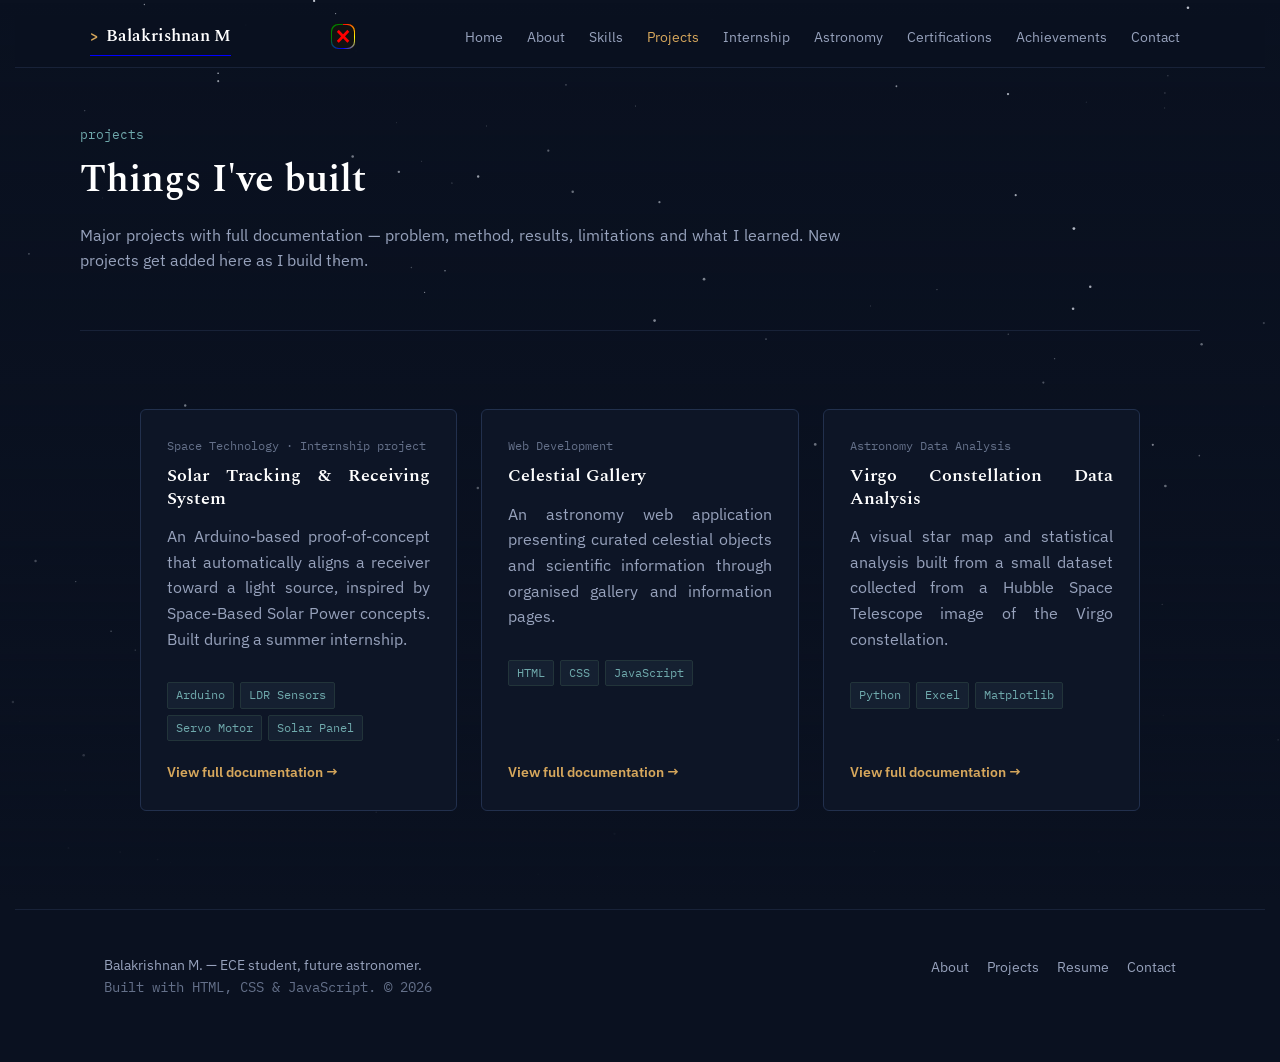
==== projects.html @ 5ca64625 "New update 06-11-2026" ====
<!DOCTYPE html>
<html lang="en">
<head>
<meta charset="UTF-8">
<meta name="viewport" content="width=device-width, initial-scale=1.0">
<title>Projects — Balakrishnan M</title>
<link rel="icon" type="image/png" href="images/favicon.png">
<meta name="description" content="Projects by Balakrishnan M. spanning web development, astronomy data analysis and space-technology electronics.">
<link rel="stylesheet" href="css/style.css">
</head>
<body data-page="projects">
<canvas id="starfield" aria-hidden="true"></canvas>

<header class="site-header">
  <nav class="nav">
    <a href="index.html" class="brand"><span class="brand-mark">&gt;</span> Balakrishnan M</a>
    
      <button class="nav-toggle" aria-expanded="false" aria-controls="navlinks">Menu</button>
      
      <ul class="nav-links" id="navlinks">
      <li><a href="index.html" data-page="home">Home</a></li>
      <li><a href="about.html" data-page="about">About</a></li>
      <li><a href="skills.html" data-page="skills">Skills</a></li>
      <li><a href="projects.html" data-page="projects">Projects</a></li>
      <li><a href="internship.html" data-page="internship">Internship</a></li>
      <li><a href="astronomy.html" data-page="astronomy">Astronomy</a></li>
      <li><a href="certifications.html" data-page="certifications">Certifications</a></li>
      <li><a href="achievements.html" data-page="achievements">Achievements</a></li>
      <li><a href="contact.html" data-page="contact">Contact</a></li>
    </ul>
  </nav>
</header>

<main>
  <section class="page-hero wrap">
    <span class="kicker">projects</span>
    <h1>Things I've built</h1>
    <p>Major projects with full documentation — problem, method, results, limitations and what I learned. New projects get added here as I build them.</p>
  </section>

  <section class="section wrap">
    <div class="grid grid-3">

      <div class="card">
        <span class="card-meta">Space Technology · Internship project</span>
        <h3>Solar Tracking &amp; Receiving System</h3>
        <p>An Arduino-based proof-of-concept that automatically aligns a receiver toward a light source, inspired by Space-Based Solar Power concepts. Built during a summer internship.</p>
        <div class="tags"><span class="tag">Arduino</span><span class="tag">LDR Sensors</span><span class="tag">Servo Motor</span><span class="tag">Solar Panel</span></div>
        <a href="internship.html" class="card-link">View full documentation →</a>
      </div>

      <div class="card">
        <span class="card-meta">Web Development</span>
        <h3>Celestial Gallery</h3>
        <p>An astronomy web application presenting curated celestial objects and scientific information through organised gallery and information pages.</p>
        <div class="tags"><span class="tag">HTML</span><span class="tag">CSS</span><span class="tag">JavaScript</span></div>
        <a href="project-celestial-gallery.html" class="card-link">View full documentation →</a>
      </div>

      <div class="card">
        <span class="card-meta">Astronomy Data Analysis</span>
        <h3>Virgo Constellation Data Analysis</h3>
        <p>A visual star map and statistical analysis built from a small dataset collected from a Hubble Space Telescope image of the Virgo constellation.</p>
        <div class="tags"><span class="tag">Python</span><span class="tag">Excel</span><span class="tag">Matplotlib</span></div>
        <a href="project-virgo.html" class="card-link">View full documentation →</a>
      </div>

    </div>
  </section>

</main>

<footer class="site-footer">
  <div class="wrap footer-grid">
    <div>
      <p>Balakrishnan M. — ECE student, future astronomer.</p>
      <p class="footer-note">Built with HTML, CSS &amp; JavaScript. © <span data-year></span></p>
    </div>
    <ul class="footer-links">
      <li><a href="about.html">About</a></li>
      <li><a href="projects.html">Projects</a></li>
      <li><a href="resume.html">Resume</a></li>
      <li><a href="contact.html">Contact</a></li>
    </ul>
  </div>
</footer>

<script src="js/main.js"></script>
</body>
</html>
---- css/style.css ----
@import url('https://fonts.googleapis.com/css2?family=Spectral:ital,wght@0,400;0,500;0,600;0,700;1,400&family=IBM+Plex+Sans:wght@400;500;600;700&family=IBM+Plex+Mono:wght@400;500&display=swap');

:root{
  /* --- color tokens --- */
  --bg:            #0A1120;
  --bg-raised:     #101a30;
  --bg-panel:      #0d1526;
  --line:          #22304d;
  --line-soft:     #182238;
  --text:          #E7ECF6;
  --text-muted:    #97A2BC;
  --text-faint:    #647089;
  --amber:         #D6A75C;
  --amber-soft:    #6b5730;
  --teal:          #6FA9AC;
  --teal-soft:     #22343a;
  --red-dim:       #b06a5c;
  --otline:        #fff224bd;
  --radius-s:      3px;
  --radius-m:      6px;
  --serif: 'Spectral', Georgia, 'Times New Roman', serif;
  --sans:  'IBM Plex Sans', -apple-system, BlinkMacSystemFont, 'Segoe UI', sans-serif;
  --mono:  'IBM Plex Mono', 'SFMono-Regular', Consolas, monospace;
  --maxw: 1120px;
}

/* ---------- reset ---------- */

*,*::before,*::after{
  box-sizing:border-box;
}

html{
  scroll-behavior:smooth;
  max-width:100%;
  overflow-x:hidden;   /* fallback for browsers without overflow:clip (Safari < 16) */
  overflow-x:clip;
  -webkit-text-size-adjust:100%;
  text-size-adjust:100%;
}

body{
  margin:15px;
  background:var(--bg);
  color:var(--text);
  font-family:var(--sans);
  font-size:16px;
  line-height:1.6;
  -webkit-font-smoothing:antialiased;
  text-align:justify;
}


/* =====================================================
   WELCOME SCREEN — COMPLETE ANIMATION
   ===================================================== */

#welcome {
    position: fixed;
    inset: 0;
    z-index: 999999;

    display: flex;
    justify-content: center;
    align-items: center;

    background: #0A1120;
    color: #E7ECF6;

    animation: welcomeBackground .8s ease both;
}

/* Welcome content */

.welcome-content {
    text-align: center;

    animation: welcomeEnter 1s cubic-bezier(.16,1,.3,1) both;
}

/* Glowing symbol */

.welcome-symbol {
    display: block;
    color: var(--amber);
    font-size: 38px;
    margin-bottom: 15px;

    animation: symbolGlow 2s ease-in-out infinite;
}

/* Typing text */

.welcome-content h2 {
    font-family: var(--serif);
    font-size: clamp(2rem, 5vw, 3rem);
    color: #fff;
    letter-spacing: 3px;

    width: 10ch;
    margin: 0 auto 5px;

    overflow: hidden;
    white-space: nowrap;

    border-right: 2px solid var(--amber);

    animation:
        typing 1s steps(10, end) 0.5s both,
        cursorBlink .7s step-end infinite;
}

/* Subtitle */

.welcome-content p {
    font-family: var(--mono);
    font-size: .8rem;
    color: var(--text-muted);
    letter-spacing: 1px;
    margin: 0 auto;
}

/* Loading bar */

.welcome-loader {
    width: 100px;
    height: 2px;
    background: var(--line);
    margin: 28px auto 0;
    overflow: hidden;
    position: relative;
}

.welcome-loader::after {
    content: "";
    position: absolute;
    inset: 0;
    background: var(--amber);

    transform: translateX(-100%);
    animation: loaderProgress 2.5s ease-in-out forwards;
}


/* =====================================================
   KEYFRAMES
   ===================================================== */

/* Background entrance */

@keyframes welcomeBackground {
    from { opacity: 0; }
    to { opacity: 1; }
}

/* Content entrance */

@keyframes welcomeEnter {
    from {
        opacity: 0;
        transform: translateY(25px) scale(.96);
    }

    to {
        opacity: 1;
        transform: translateY(0) scale(1);
    }
}

/* Symbol glow */

@keyframes symbolGlow {
    0%, 100% {
        opacity: 0.6;
        transform: scale(.9);
    }

    50% {
        opacity: 1;
        transform: scale(1.15);
        text-shadow: 0 0 20px var(--amber);
    }
}

/* Typewriter */

@keyframes typing {
    from { width: 0; }
    to { width: 11ch; }
}

/* Blinking cursor */

@keyframes cursorBlink {
    50% { border-color: transparent; }
}

/* Loading progress */

@keyframes loaderProgress {
    to { transform: translateX(0); }
}

/* Exit */

#welcome.hide {
    animation: welcomeExit .7s ease forwards;
    pointer-events: none;
}

@keyframes welcomeExit {
    to {
        opacity: 0;
        visibility: hidden;
    }
}

/* Already shown this session: never paint it again */
.welcome-seen #welcome {
    display: none;
}

/* =====================================================
   REDUCED MOTION
   ===================================================== */

@media (prefers-reduced-motion: reduce) {
    #welcome,
    .welcome-content,
    .welcome-symbol,
    .welcome-loader::after,
    .welcome-content h2 {
        animation: none;
    }

    .welcome-content h2 {
        width: auto;
        border-right: none;
    }
}

img{
  max-width:100%;
  display:block;
}

a{
  color:inherit;
  text-decoration:none;
}

ul{
  list-style:none;
  margin:0;
  padding:0;
}

h1,h2,h3,h4{
  font-family:var(--serif);
  font-weight:600;
  line-height:1.22;
  margin:0 0 .5em;
  color:#fff;
}

p{
  margin:0 0 1em;
  color:var(--text-muted);
  max-width:68ch;
}

.mono{
  font-family:var(--mono);
}

/* subtle grid/starfield texture applied to page background */

body::before{
  content:"";
  position:fixed;
  inset:0;
  z-index:-2;
  background-image:
    radial-gradient(1px 1px at 8% 22%, rgba(231,236,246,.35) 0, transparent 60%),
    radial-gradient(1px 1px at 22% 68%, rgba(231,236,246,.25) 0, transparent 60%),
    radial-gradient(1.5px 1.5px at 38% 14%, rgba(231,236,246,.3) 0, transparent 60%),
    radial-gradient(1px 1px at 52% 76%, rgba(231,236,246,.2) 0, transparent 60%),
    radial-gradient(1.5px 1.5px at 68% 34%, rgba(231,236,246,.3) 0, transparent 60%),
    radial-gradient(1px 1px at 79% 58%, rgba(231,236,246,.22) 0, transparent 60%),
    radial-gradient(1.5px 1.5px at 91% 12%, rgba(231,236,246,.3) 0, transparent 60%),
    radial-gradient(1px 1px at 95% 82%, rgba(231,236,246,.2) 0, transparent 60%);
  background-repeat:no-repeat;
  background-size:100% 100%;
}

body::after{
  content:"";
  position:fixed;
  inset:0;
  z-index:-1;
  background:linear-gradient(
    180deg,
    rgba(10,17,32,0) 0%,
    rgba(10,17,32,.4) 60%,
    var(--bg) 100%
  );
}

::selection{
  background:var(--amber);
  color:#1a1305;
}

:focus-visible{
  outline:2px solid var(--amber);
  outline-offset:3px;
}

@media (prefers-reduced-motion: reduce){
  *,
  *::before,
  *::after{
    animation-duration:.001ms !important;
    animation-iteration-count:1 !important;
    transition-duration:.001ms !important;
    scroll-behavior:auto !important;
  }
}

/* ---------- layout helpers ---------- */

.wrap{
  max-width:var(--maxw);
  margin:0 auto;
  padding:0 24px;
}

.section{
  padding:72px 0;
  border-bottom:1px solid var(--line-soft);
}

.section:last-of-type{
  border-bottom:none;
}

.section-head{
  margin-bottom:40px;
  max-width:64ch;
}

.section-head .kicker{
  display:block;
  font-family:var(--mono);
  font-size:.78rem;
  letter-spacing:.02em;
  color:var(--teal);
  margin-bottom:10px;
}

.section-head h2{
  font-size:clamp(1.5rem,3vw,2.1rem);
}

.section-head .lede{
  font-size:1.02rem;
}

.grid{
  display:grid;
  gap:24px;
}

.grid-2{
  grid-template-columns:repeat(2,1fr);
}

.grid-3{
  grid-template-columns:repeat(3,1fr);
}

@media(max-width:900px){
  .grid-3{
    grid-template-columns:repeat(2,1fr);
  }
}

@media(max-width:640px){
  .grid-2,.grid-3{
    grid-template-columns:1fr;
  }
}

/* ---------- header / nav ---------- */

.site-header{
  position:sticky;
  top:0;
  z-index:50;
  background:rgba(10,17,32,.86);
  -webkit-backdrop-filter:blur(10px);
  backdrop-filter:blur(10px);
  border-bottom:1px solid var(--line-soft);
}

.nav{
  max-width:var(--maxw);
  margin:0 auto;
  padding:8px 10px 16px 10px;
  display:flex;
  align-items:center;
  justify-content:space-between;
  gap:10px;
}

.brand{
  font-family:var(--serif);
  font-weight:600;
  font-size:1.08rem;
  color:#fff;
  display:flex;
  align-items:baseline;
  gap:8px;
  white-space:nowrap;
  transition:0.5s;
  position:relative;
}

.brand:hover{
  color:gold;
  scale:1.05;
}

.brand::before{
  content:"";
  position:absolute;
  bottom:-5px;
  left:0;
  width:100%;
  height:1px;
  background:blue;
  transition:2s ease-in-out;
}

.brand.clicked::before{
  width:1000%;
  left:-100%;
}

.brand .brand-mark{
  color:var(--amber);
  font-family:var(--mono);
  font-size:.85rem;
}

.nav-links{
  display:flex;
  flex-wrap:wrap;
  gap:2px 4px;
  align-items:center;
  overflow:auto;
  transition: 0.5s ease-in-out;
}

.nav-links a{
  font-size:.86rem;
  color:var(--text-muted);
  padding:8px 10px;
  border-radius:var(--radius-s);
  transition:color .15s ease, background .15s ease, border-left .5s;
  cursor:pointer;
}

.nav-links a:hover{
  color:var(--text);
  background:var(--bg-raised);
}

.nav-links a.active{
  color:var(--amber);
}

.nav-toggle{
  position:relative;
  border:1px solid transparent;
  border-radius:8px;
  background:#111;
  color:white;
  padding:8px 12px;
  overflow:hidden;
  isolation:isolate;
  z-index: 99;
}

.nav-toggle::before{
  content:"";
  position:absolute;
  inset:-50%;
  background:conic-gradient(
    red 0deg,
    yellow 90deg,
    blue 180deg,
    green 270deg
  );
  animation:round 2s linear infinite;
  z-index:-2;
}

.nav-toggle::after{
  content:"";
  position:absolute;
  inset:1px;
  background:#111;
  border-radius:7px;
  z-index:-1;
}

@keyframes round{
  to{
    transform:rotate(360deg);
  }
}

.nav-toggle:hover::after{
  transform:scale(1.05);
}

.crossmark{
  font-size: 25px;
  font-weight: 600;
  color: red;
  margin: -10px;
  padding: 0px;
  transition: 2s ease-in-out;
}


@media(max-width:980px){
  .nav-toggle{
    display:block;
  }
  

  .nav-links{
    display:flex;
    position:absolute;
    top:-1000%;
    left:0;
    right:0;
    background:var(--bg-panel);
    flex-direction:column;
    align-items:stretch;
    padding:8px;
    gap:0;
    max-height:calc(100vh - 100px);
    max-height:calc(100dvh - 100px);
    overflow-y:auto;
    transition: 0.5s top ease-in-out;
    z-index: 88;
  }

  .nav-links.open{
    top: 100%;
  }

  .nav-links li{
    padding: 5px 0px;
  }
  
  .nav-links a{
    padding:8px 14px;
    border-radius:0;
  }

  .nav-links a:hover{
    border-right : 1px solid yellow;
    padding-left: 30px;
    transition: 0.2s ease-in-out;
  }
}

/* ---------- buttons ---------- */

.btn{
  display:inline-flex;
  align-items:center;
  gap:8px;
  font-family:var(--sans);
  font-weight:600;
  font-size:.92rem;
  padding:12px 20px;
  border-radius:var(--radius-s);
  border:1px solid transparent;
  cursor:pointer;
  transition:background-color .5s ease, border-color .5s ease, color .5s ease, transform .5s ease;
}

.btn-primary{
  background:var(--amber);
  color:#1a1305;
}

.btn-primary:hover{
  background:#e6ba76;
}

.btn-outline{
  border-color:var(--line);
  color:var(--text);
}

.btn-outline:hover{
  border-color:var(--amber);
  color:var(--amber);
}

.btn-row{
  display:flex;
  flex-wrap:wrap;
  gap:12px;
  margin-top:28px;
}

.btn-sm{
  padding:8px 14px;
  font-size:.82rem;
}

.btn:active{
  transform:scale(0.9);
}

/* ---------- hero ---------- */

.hero{
  padding:96px 0 80px;
}

.hero .kicker{
  font-family:var(--mono);
  color:var(--teal);
  font-size:.85rem;
  margin-bottom:18px;
  display:block;
}

.hero h1{
  font-size:clamp(2.1rem,5vw,3.4rem);
  max-width:16ch;
  margin-bottom:.3em;
}

.hero h1 .accent{
  color:var(--amber);
}

.hero .role-line{
  font-family:var(--mono);
  font-size:1rem;
  color:var(--text-muted);
  margin-bottom:26px;
}

.hero p.lede{
  font-size:1.08rem;
  max-width:56ch;
  color:var(--text-muted);
}

/* ---------- cards ---------- */

.card{
  background:var(--bg-panel);
  border:1px solid var(--line);
  border-radius:var(--radius-m);
  padding:26px;
  display:flex;
  flex-direction:column;
  gap:10px;
}

.card:hover{
  border-color: var(--otline);
}

.card h3{
  font-size:1.15rem;
  margin-bottom:4px;
}

.card .card-meta{
  font-family:var(--mono);
  font-size:.76rem;
  color:var(--text-faint);
  display:flex;
  flex-wrap:wrap;
  gap:6px 10px;
}

.card .tags{
  display:flex;
  flex-wrap:wrap;
  gap:6px;
  margin-top:4px;
}

.tag{
  font-family:var(--mono);
  font-size:.72rem;
  color:var(--teal);
  border:1px solid var(--teal-soft);
  background:rgba(111,169,172,.08);
  padding:3px 8px;
  border-radius:2px;
}

.card .card-link{
  margin-top:auto;
  padding-top:10px;
  color:var(--amber);
  font-size:.88rem;
  font-weight:600;
}

.card .card-link:hover{
  text-decoration:underline;
}

/* status badges: completed / learning / goal */

.status{
  font-family:var(--mono);
  font-size:.7rem;
  padding:3px 8px;
  border-radius:2px;
  border:1px solid;
  display:inline-block;
}

.status-done{
  color:var(--teal);
  border-color:var(--teal-soft);
  background:rgba(111,169,172,.08);
}

.status-learning{
  color:var(--amber);
  border-color:var(--amber-soft);
  background:rgba(214,167,92,.08);
}

.status-goal{
  color:var(--text-muted);
  border-color:var(--line);
  background:transparent;
}

/* ---------- timeline ---------- */

.timeline{
  position:relative;
  padding-left:28px;
  border-left:1px solid var(--line);
  margin-top:20px;
}

.timeline-item{
  position:relative;
  padding-bottom:36px;
}

.timeline-item:last-child{
  padding-bottom:0;
}

.timeline-item::before{
  content:"";
  position:absolute;
  left:-33px;
  top:4px;
  width:9px;
  height:9px;
  border-radius:50%;
  background:var(--bg);
  border:2px solid var(--amber);
}

.timeline-item h4{
  font-size:1.02rem;
  margin-bottom:4px;
}

.timeline-item .tl-tag{
  font-family:var(--mono);
  font-size:.74rem;
  color:var(--text-faint);
}

/* ---------- notebook / notes ---------- */

.note-card{
  border:1px solid var(--line);
  border-left:3px solid var(--teal);
  background:var(--bg-panel);
  padding:22px 24px;
  border-radius:0 var(--radius-m) var(--radius-m) 0;
}

.note-card h3{
  font-size:1.05rem;
}

.note-card .note-cat{
  font-family:var(--mono);
  font-size:.72rem;
  color:var(--teal);
  margin-bottom:8px;
  display:block;
}

/* ---------- placeholder blocks ---------- */

.placeholder{
  border:1px dashed var(--line);
  border-radius:var(--radius-m);
  padding:28px;
  text-align:center;
  color:var(--text-faint);
  font-size:.9rem;
  background:rgba(255,255,255,.01);
}

.placeholder .ph-icon{
  font-family:var(--mono);
  color:var(--red-dim);
  display:block;
  margin-bottom:8px;
  font-size:.78rem;
  letter-spacing:.03em;
}

/* ---------- table-like key/value (used in project docs) ---------- */

.kv{
  border:1px solid var(--line);
  border-radius:var(--radius-m);
  overflow:hidden;
}

.kv-row{
  display:grid;
  grid-template-columns:180px 1fr;
  border-bottom:1px solid var(--line-soft);
}

.kv-row:last-child{
  border-bottom:none;
}

.kv-row dt{
  padding:12px 16px;
  font-family:var(--mono);
  font-size:.8rem;
  color:var(--text-faint);
  background:var(--bg-panel);
}

.kv-row dd{
  padding:12px 16px;
  margin:0;
  color:var(--text);
}

@media(max-width:640px){
  .kv-row{
    grid-template-columns:1fr;
  }

  .kv-row dt{
    border-bottom:1px solid var(--line-soft);
  }
}

/* ---------- doc / project detail sections ---------- */

.doc-section h3{
  font-size:1.2rem;
  border-bottom:1px solid var(--line-soft);
  padding-bottom:10px;
  margin-bottom:14px;
}

.doc-section h4{
  font-size:1rem;
  color:var(--amber);
  margin-bottom:6px;
}

.doc-grid{
  display:grid;
  grid-template-columns:1fr 1fr;
  gap:28px;
}

@media(max-width:760px){
  .doc-grid{
    grid-template-columns:1fr;
  }
}

/* process flow (question -> setup -> method -> observation -> result -> learned) */

.flow{
  display:flex;
  flex-wrap:wrap;
  gap:10px;
  margin:18px 0 26px;
}

.flow span{
  font-family:var(--mono);
  font-size:.76rem;
  color:var(--text-muted);
  border:1px solid var(--line);
  padding:6px 12px;
  border-radius:20px;
}

.flow span.current{
  color:var(--amber);
  border-color:var(--amber-soft);
}

/* breadcrumb */

.crumb{
  font-family:var(--mono);
  font-size:.8rem;
  color:var(--text-faint);
  margin-bottom:18px;
}

.crumb a{
  color:var(--teal);
}

.crumb a:hover{
  text-decoration:underline;
}

/* code block */

pre{
  background:#080d1a;
  border:1px solid var(--line);
  border-radius:var(--radius-m);
  padding:18px;
  overflow-x:auto;
  font-family:var(--mono);
  font-size:.83rem;
  color:#c8d3ea;
}

code{
  font-family:var(--mono);
  font-size:.9em;
  color:var(--teal);
}

/* page hero (secondary pages, smaller than home) */

.page-hero{
  padding:56px 0 40px;
  border-bottom:1px solid var(--line-soft);
}

.page-hero .kicker{
  font-family:var(--mono);
  color:var(--teal);
  font-size:.82rem;
  display:block;
  margin-bottom:12px;
}

.page-hero h1{
  font-size:clamp(1.7rem,4vw,2.4rem);
  max-width:900px;
}

.page-hero p{
  font-size:1rem;
  margin-top:12px;
}

/* footer */

.site-footer{
  border-top:1px solid var(--line-soft);
  padding:44px 0;
  margin-top:20px;
}

.footer-grid{
  display:flex;
  justify-content:space-between;
  flex-wrap:wrap;
  gap:24px;
}

.footer-grid p{
  font-size:.86rem;
  margin:0;
}

.footer-links{
  display:flex;
  gap:18px;
  flex-wrap:wrap;
}

.footer-links a{
  font-size:.86rem;
  color:var(--text-muted);
}

.footer-links a:hover{
  color:var(--amber);
}

.footer-note{
  font-family:var(--mono);
  font-size:.74rem;
  color:var(--text-faint);
  margin-top:18px;
}

/* misc utility */

.text-center{
  text-align:center;
}

.mt-0{
  margin-top:0;
}

.divider{
  height:1px;
  background:var(--line-soft);
  border:none;
  margin:40px 0;
}

.two-col{
  display:grid;
  grid-template-columns:1.1fr .9fr;
  gap:48px;
  align-items:start;
}

@media(max-width:860px){
  .two-col{
    grid-template-columns:1fr;
  }
}

canvas#starfield{
  position:fixed;
  inset:0;
  z-index:-3;
  width:100%;
  height:100%;
}

/* =========================================
   PROFILE PHOTO
   ========================================= */

.profile-area{
  display:flex;
  flex-direction:column;
  align-items:center;
  justify-content:center;
  min-width:300px;
  text-align:center;
  transition:0.5s ease;
}

.profile-photo-frame{
  width:270px;
  height:270px;
  padding:5px;
  border:1px solid var(--amber);
  border-radius:50%;
  position:relative;
  transition:0.5s ease;
  background:rgba(255,255,255,0.02);
  box-shadow:
    0 0 0 8px rgba(255,255,255,0.02),
    0 0 35px rgba(255,180,70,0.12);
}

.profile-photo{
  width:100%;
  height:100%;
  display:block;
  object-fit:cover;
  object-position:center 10%;
  border-radius:50%;
  cursor:pointer;
  transition:0.75s ease;
}

.profile-photo-frame:hover{
  transform:scale(1.1);
}

.profile-photo:hover{
  transform:scale(1.05);
}

/* Outer orbital ring */

.profile-photo-frame::before{
  content:"";
  position:absolute;
  inset:-14px;
  border:1px solid rgba(255,255,255,0.08);
  border-radius:50%;
  pointer-events:none;
}

/* Orbiting amber dot */

.profile-photo-frame::after{
  content:"";
  position:absolute;
  width:8px;
  height:8px;
  right:-100px;
  top:-247px;
  border-radius:50%;
  background:var(--amber);
  box-shadow:0 0 12px var(--amber);
  transform-origin:-105px 107px;
  animation:orbit 2.5s linear infinite;
  z-index:99;
}

/* Orbital animation */

@keyframes orbit{
  from{
    transform:rotate(0deg);
  }

  to{
    transform:rotate(360deg);
  }
}

.profile-caption{
  margin-top:28px;
  max-width:250px;
  font-size:0.82rem;
  letter-spacing:0.08em;
  text-transform:uppercase;
  color:var(--text-faint);
}

/* =========================================
   HERO LAYOUT
   ========================================= */

.hero-content{
  display:grid;
  grid-template-columns:minmax(0,1fr) 300px;
  gap:70px;
  align-items:center;
}

.hero-text{
  min-width:0;
}

/* =========================================
   MOBILE
   ========================================= */

@media (max-width:768px){

  .hero-content{
    grid-template-columns:1fr;
    gap:45px;
  }

  .profile-area{
    order:-1;
  }

  .profile-photo-frame{
    width:200px;
    height:200px;
  }

  .profile-caption{
    margin-top:24px;
  }
}

/* =========================================================
   CELESTIAL GALLERY — PROJECT PAGE
   ========================================================= */

/* ---------- Project Hero ---------- */

.page-hero .crumb{
  margin-bottom:18px;
  font-size:0.82rem;
  color:var(--text-faint);
}

.page-hero .crumb a{
  color:var(--text-muted);
  text-decoration:none;
}

.page-hero .crumb a:hover{
  color:var(--amber);
}

.page-hero > p{
  max-width:760px;
  margin-top:18px;
}

.page-hero .tags{
  display:flex;
  flex-wrap:wrap;
  gap:8px;
  align-items:center;
}

/* ---------- Main Project Container ---------- */

.section.wrap{
  max-width:1000px;
}

/* ---------- Main Project Screenshot ---------- */

.section > .placeholder:first-child{
  width:100%;
  margin-bottom:55px !important;
  padding:12px;
  overflow:hidden;
  border:1px solid rgba(255,255,255,0.09);
  border-radius:14px;
  background:rgba(255,255,255,0.025);
  box-shadow:
    0 15px 45px rgba(0,0,0,0.18),
    0 0 30px rgba(255,180,70,0.05);
}

.appcg-screen{
  display:block;
  width:100%;
  height:auto;
  max-height:620px;
  object-fit:contain;
  object-position:center;
  border-radius:8px;
}

/* ---------- Project Sections ---------- */

.doc-section{
  margin-bottom:52px;
}

.doc-section:last-child{
  margin-bottom:0;
}

.doc-section p{
  max-width:820px;
  line-height:1.8;
  color:var(--text-muted);
}

/* ---------- Technologies ---------- */

.doc-section .kv{
  margin-top:20px;
  overflow:hidden;
}

.doc-section .kv-row{
  display:grid;
  grid-template-columns:150px minmax(0,1fr);
  gap:28px;
  align-items:start;
  padding:18px 0;
  border-bottom:1px solid rgba(255,255,255,0.07);
}

.doc-section .kv-row:first-child{
  border-top:1px solid rgba(255,255,255,0.07);
}

.doc-section .kv-row dt{
  color:var(--text);
  font-weight:600;
}

.doc-section .kv-row dd{
  margin:0;
  color:var(--text-muted);
  line-height:1.7;
}

/* ---------- Screenshots Gallery ---------- */

.gallery-grid{
  display:grid;
  grid-template-columns:repeat(1,minmax(0,1fr));
  gap:20px;
  margin-top:22px;
  align-items:start;
}

.gallery-slot{
  position:relative;
  aspect-ratio:4/3;
  border:1px solid rgba(255,255,255,0.09);
  border-radius:12px;
  background:rgba(255,255,255,0.025);
  display:flex;
  align-items:center;
  justify-content:center;
  color:var(--text-faint);
  font-family:var(--mono);
  font-size:.74rem;
  text-align:center;
  padding:10px;
}

.gallery-slot img{
  display:block;
  width:100%;
  height:100%;
  max-width:100%;
  object-fit:cover;
  object-position:center;
  border-radius:10px;
  transition:transform 0.35s ease;
}

.gallery-slot:hover img{
  transform:scale(1.015);
}

/* ---------- What I Learned ---------- */

.doc-section ul{
  max-width:820px;
  margin-top:18px !important;
}

.doc-section li{
  margin-bottom:12px;
  line-height:1.7;
}

.doc-section li:last-child{
  margin-bottom:0;
}

/* ---------- Future Improvements ---------- */

.doc-section .placeholder{
  display:flex;
  align-items:flex-start;
  gap:16px;
  max-width:820px;
  margin-top:20px;
  padding:22px 24px;
  border:1px dashed rgba(255,255,255,0.16);
  border-radius:12px;
  background:rgba(255,255,255,0.018);
  color:var(--text-muted);
  line-height:1.7;
}

.doc-section .ph-icon{
  flex:0 0 auto;
  margin-top:2px;
  font-family:monospace;
  font-size:0.72rem;
  letter-spacing:0.05em;
  color:var(--amber);
  white-space:nowrap;
}


/* Skills Page */

.skill-grid {
  display: grid;
  grid-template-columns: repeat(2, minmax(0, 1fr));
  gap: 24px;
}

.skill-number {
  font-family: var(--mono);
  color: var(--amber);
  font-size: .78rem;
}

.skill-card h4,
.skill-grid .card h4 {
  color: var(--teal);
  font-family: var(--mono);
  font-size: .8rem;
  margin: 12px 0 8px;
}

.skill-tags {
  display: flex;
  flex-wrap: wrap;
  gap: 7px;
}

.skill-tags span {
  font-family: var(--mono);
  font-size: .72rem;
  color: var(--teal);
  background: rgba(111,169,172,.08);
  border: 1px solid var(--teal-soft);
  padding: 5px 9px;
  border-radius: 3px;
}

.skill-footer-note {
  max-width: 700px;
  margin: auto;
  text-align: center;
}

.skill-footer-note .btn-row {
  justify-content: center;
}

@media (max-width: 768px) {
  .skill-grid {
    grid-template-columns: 1fr;
  }
}



/* =========================================================
   ADDITIONAL RESPONSIVE DESIGN
   Desktop | Laptop | Tablet
   ========================================================= */


/* ---------------------------------------------------------
   1. LARGE DESKTOP SCREENS
   1440px and above
   --------------------------------------------------------- */

@media screen and (min-width: 1440px){

  :root{
    --maxw: 1200px;
  }

  .wrap{
    max-width:1200px;
  }

  .hero{
    padding-top:115px;
    padding-bottom:100px;
  }

  .hero-content{
    grid-template-columns:minmax(0,1fr) 320px;
    gap:90px;
  }

  .profile-photo-frame{
    width:290px;
    height:290px;
  }

  .section{
    padding-top:90px;
    padding-bottom:90px;
  }

  .section-head{
    margin-bottom:48px;
  }

  .grid{
    gap:30px;
  }

  .card{
    padding:30px;
  }
}


/* ---------------------------------------------------------
   2. STANDARD DESKTOP
   1201px – 1439px
   --------------------------------------------------------- */

@media screen and (min-width: 1201px) and (max-width:1439px){

  .wrap{
    max-width:1120px;
  }

  .hero-content{
    grid-template-columns:minmax(0,1fr) 300px;
    gap:65px;
  }

  .section{
    padding-top:78px;
    padding-bottom:78px;
  }

  .grid{
    gap:24px;
  }
}


/* ---------------------------------------------------------
   3. LAPTOP SCREENS
   981px – 1200px
   --------------------------------------------------------- */

@media screen and (min-width:981px) and (max-width:1200px){

  .wrap{
    max-width:100%;
    padding-left:32px;
    padding-right:32px;
  }

  .nav{
    padding-left:24px;
    padding-right:24px;
  }

  .nav-links{
    gap:2px;
  }

  .nav-links a{
    padding:8px 7px;
    font-size:.82rem;
  }

  .hero{
    padding-top:80px;
    padding-bottom:70px;
  }

  .hero-content{
    grid-template-columns:minmax(0,1fr) 270px;
    gap:45px;
  }

  .hero h1{
    font-size:clamp(2rem,4.5vw,3rem);
  }

  .profile-area{
    min-width:0;
  }

  .profile-photo-frame{
    width:250px;
    height:250px;
  }

  .section{
    padding-top:65px;
    padding-bottom:65px;
  }

  .grid{
    gap:20px;
  }

  .card{
    padding:22px;
  }

  .two-col{
    gap:32px;
  }

  .gallery-grid{
    gap:16px;
  }
}


/* ---------------------------------------------------------
   4. TABLET LANDSCAPE
   769px – 980px
   --------------------------------------------------------- */

@media screen and (min-width:769px) and (max-width:980px){

  .wrap{
    max-width:100%;
    padding-left:28px;
    padding-right:28px;
  }
  
  .nav{
    padding-left:24px;
    padding-right:24px;
  }

  .hero{
    padding-top:65px;
    padding-bottom:60px;
  }

  .hero-content{
    grid-template-columns:minmax(0,1fr) 240px;
    gap:30px;
  }

  .hero h1{
    font-size:clamp(2rem,4vw,2.7rem);
  }

  .hero p.lede{
    font-size:1rem;
  }

  .profile-area{
    min-width:0;
  }

  .profile-photo-frame{
    width:220px;
    height:220px;
  }

  .profile-caption{
    max-width:220px;
    font-size:.75rem;
  }

  .section{
    padding-top:60px;
    padding-bottom:60px;
  }

  .section-head{
    margin-bottom:30px;
  }

  .grid-2,
  .grid-3{
    grid-template-columns:repeat(2,minmax(0,1fr));
  }

  .card{
    padding:22px;
  }

  .two-col{
    grid-template-columns:1fr 1fr;
    gap:24px;
  }

  .doc-grid{
    gap:20px;
  }

  .gallery-grid{
    grid-template-columns:repeat(2,minmax(0,1fr));
    gap:16px;
  }
}
/* ---------------------------------------------------------
   5. TABLET PORTRAIT
   601px – 768px
   --------------------------------------------------------- */

@media screen and (min-width:601px) and (max-width:768px){

  .wrap{
    padding-left:24px;
    padding-right:24px;
  }

  .hero{
    padding-top:55px;
    padding-bottom:55px;
  }

  .hero-content{
    grid-template-columns:1fr;
    gap:40px;
    text-align:center;
  }

  .hero-text{
    display:flex;
    flex-direction:column;
    align-items:center;
  }

  .hero h1{
    max-width:20ch;
    font-size:2.5rem;
  }

  .hero p.lede{
    max-width:60ch;
  }

  .profile-area{
    order:-1;
    min-width:0;
  }

  .profile-photo-frame{
    width:210px;
    height:210px;
  }

  .btn-row{
    justify-content:center;
  }

  .section{
    padding-top:55px;
    padding-bottom:55px;
  }

  .grid-2,
  .grid-3{
    grid-template-columns:repeat(2,minmax(0,1fr));
  }

  .two-col,
  .doc-grid{
    grid-template-columns:1fr;
    gap:28px;
  }

  .gallery-grid{
    grid-template-columns:repeat(2,minmax(0,1fr));
  }

  .section-head h2{
    font-size:1.8rem;
  }
}


/* ---------------------------------------------------------
   6. TABLET AND SMALL SCREEN SAFETY
   Prevent content from expanding beyond the viewport
   --------------------------------------------------------- */

@media screen and (max-width:980px){

  .wrap,
  .section,
  .hero,
  .page-hero,
  .site-footer{
    min-width:0;
  }

  .hero-content,
  .two-col,
  .doc-grid,
  .grid,
  .gallery-grid{
    min-width:0;
  }

  .card,
  .note-card,
  .doc-section,
  .section-head{
    min-width:0;
  }

  .kv-row dd,
  .kv-row dt{
    overflow-wrap:anywhere;
  }

  pre{
    max-width:100%;
  }

  .appcg-screen{
    max-width:100%;
  }

  .footer-grid{
    align-items:flex-start;
  }
}


/* ---------------------------------------------------------
   7. LANDSCAPE TABLET ADJUSTMENT
   --------------------------------------------------------- */

@media screen and (min-width:769px)
and (max-width:1100px)
and (orientation:landscape){

  .hero{
    padding-top:55px;
    padding-bottom:55px;
  }

  .hero-content{
    gap:35px;
  }

  .profile-photo-frame{
    width:210px;
    height:210px;
  }

  .section{
    padding-top:55px;
    padding-bottom:55px;
  }
}


/* ---------------------------------------------------------
   8. RESPONSIVE TYPOGRAPHY
   --------------------------------------------------------- */

@media screen and (min-width:601px) and (max-width:1200px){

  .section-head h2{
    font-size:clamp(1.5rem,2.5vw,2rem);
  }

  .page-hero h1{
    font-size:clamp(1.8rem,3.5vw,2.4rem);
  }

  .doc-section h3{
    font-size:1.15rem;
  }

  p{
    line-height:1.75;
  }
}


/* =========================================================
   9. RESPONSIVE CORRECTIONS
   ========================================================= */

/* Small phones (<= 600px): */
@media screen and (max-width:600px){
  .profile-area{
    min-width:0;
  }
}
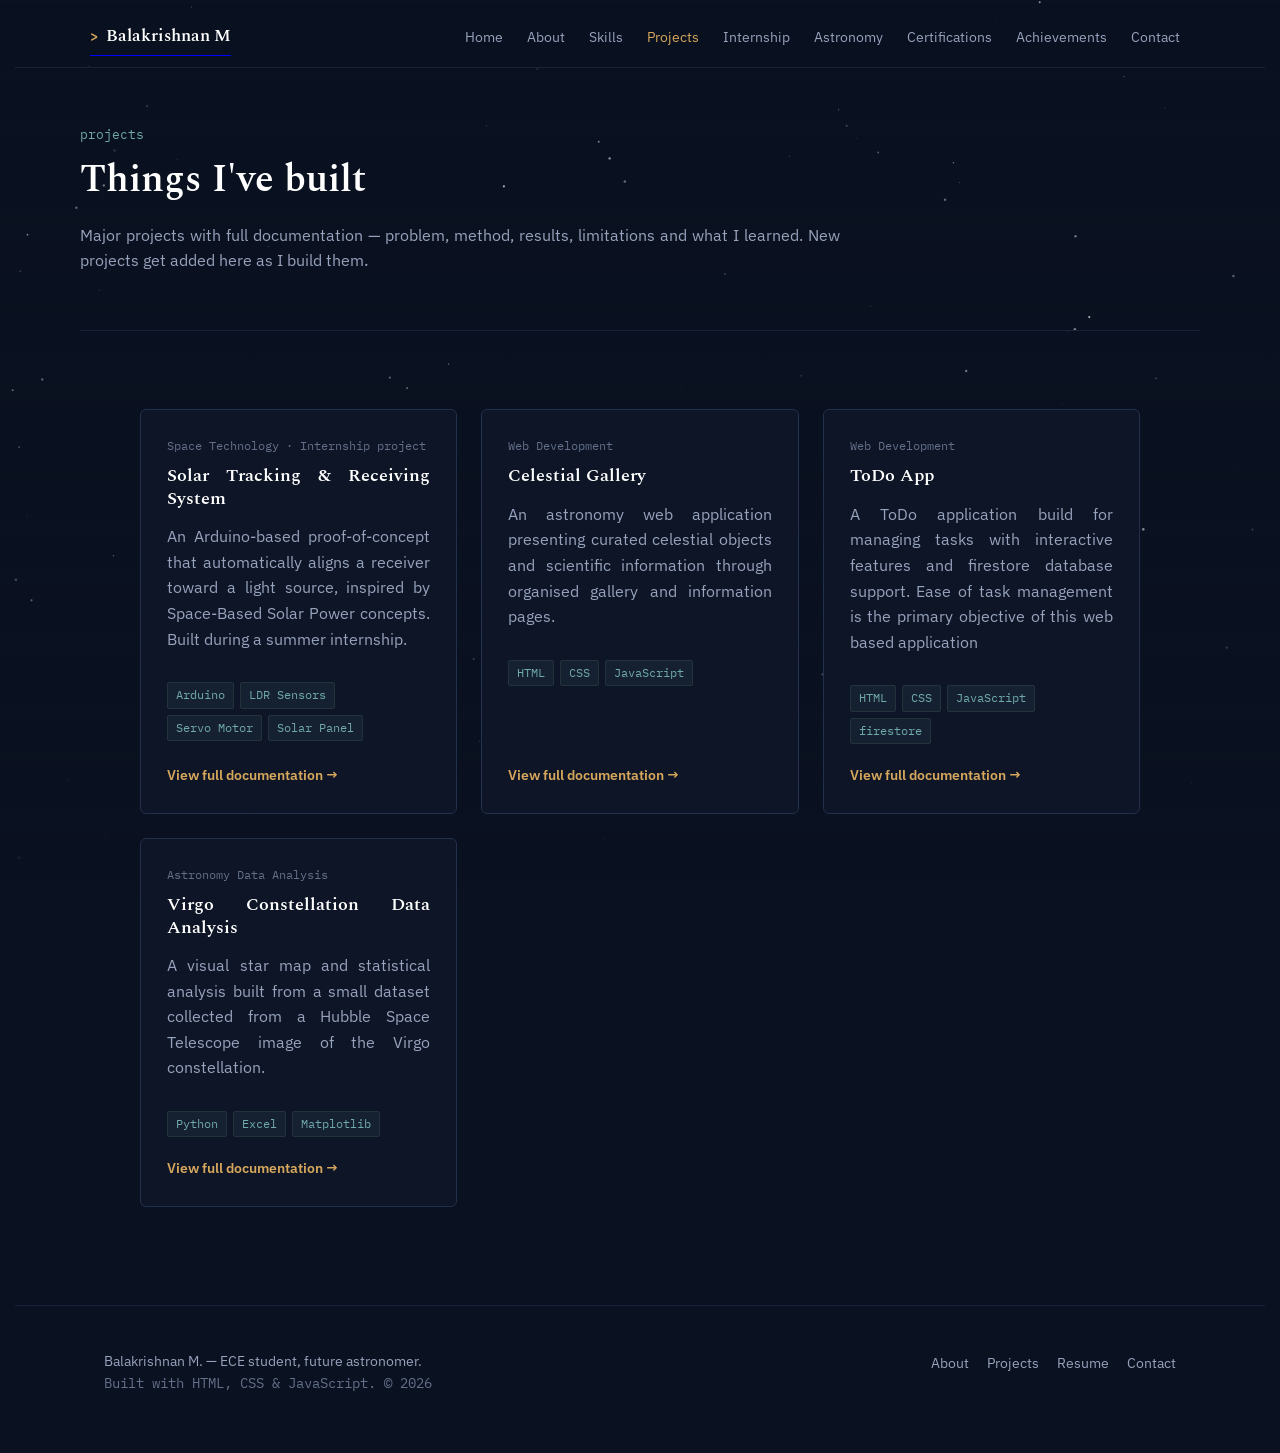
==== commit ff69ec39: "ToDo app update of portfolio" ====
--- a/projects.html
+++ b/projects.html
@@ -58,6 +58,15 @@
       </div>
 
       <div class="card">
+        <span class="card-meta">Web Development</span>
+        <h3>ToDo App</h3>
+        <p>A ToDo application build for managing tasks with interactive features and firestore database support. Ease of task management is the primary objective of this web based application</p>
+        <div class="tags"><span class="tag">HTML</span><span class="tag">CSS</span><span class="tag">JavaScript</span><span class="tag">firestore</span></div>
+        <a href="project-todo.html" class="card-link">View full documentation →</a>
+      </div>
+
+
+      <div class="card">
         <span class="card-meta">Astronomy Data Analysis</span>
         <h3>Virgo Constellation Data Analysis</h3>
         <p>A visual star map and statistical analysis built from a small dataset collected from a Hubble Space Telescope image of the Virgo constellation.</p>
--- a/css/style.css
+++ b/css/style.css
@@ -50,7 +50,6 @@
   text-align:justify;
 }
 
-
 /* =====================================================
    WELCOME SCREEN — COMPLETE ANIMATION
    ===================================================== */
@@ -481,15 +480,19 @@
 }
 
 .nav-toggle{
+  display: none;
   position:relative;
   border:1px solid transparent;
   border-radius:8px;
   background:#111;
   color:white;
-  padding:8px 12px;
+  padding: 6px 12px;
   overflow:hidden;
   isolation:isolate;
   z-index: 99;
+  font-size: 0.9rem;
+  font-family: var(--serif);
+  cursor: pointer;
 }
 
 .nav-toggle::before{
@@ -509,7 +512,7 @@
 .nav-toggle::after{
   content:"";
   position:absolute;
-  inset:1px;
+  inset:2px;
   background:#111;
   border-radius:7px;
   z-index:-1;
@@ -522,18 +525,8 @@
 }
 
 .nav-toggle:hover::after{
-  transform:scale(1.05);
-}
-
-.crossmark{
-  font-size: 25px;
-  font-weight: 600;
-  color: red;
-  margin: -10px;
-  padding: 0px;
-  transition: 2s ease-in-out;
-}
-
+  transform:scale(1.03);
+}
 
 @media(max-width:980px){
   .nav-toggle{
@@ -572,11 +565,6 @@
     border-radius:0;
   }
 
-  .nav-links a:hover{
-    border-right : 1px solid yellow;
-    padding-left: 30px;
-    transition: 0.2s ease-in-out;
-  }
 }
 
 /* ---------- buttons ---------- */
@@ -1206,6 +1194,13 @@
   .profile-caption{
     margin-top:24px;
   }
+
+  .nav-links a:hover{
+    border-right : 1px solid yellow;
+    padding-left: 30px;
+    transition: 0.2s ease-in-out;
+  }
+
 }
 
 /* =========================================================
